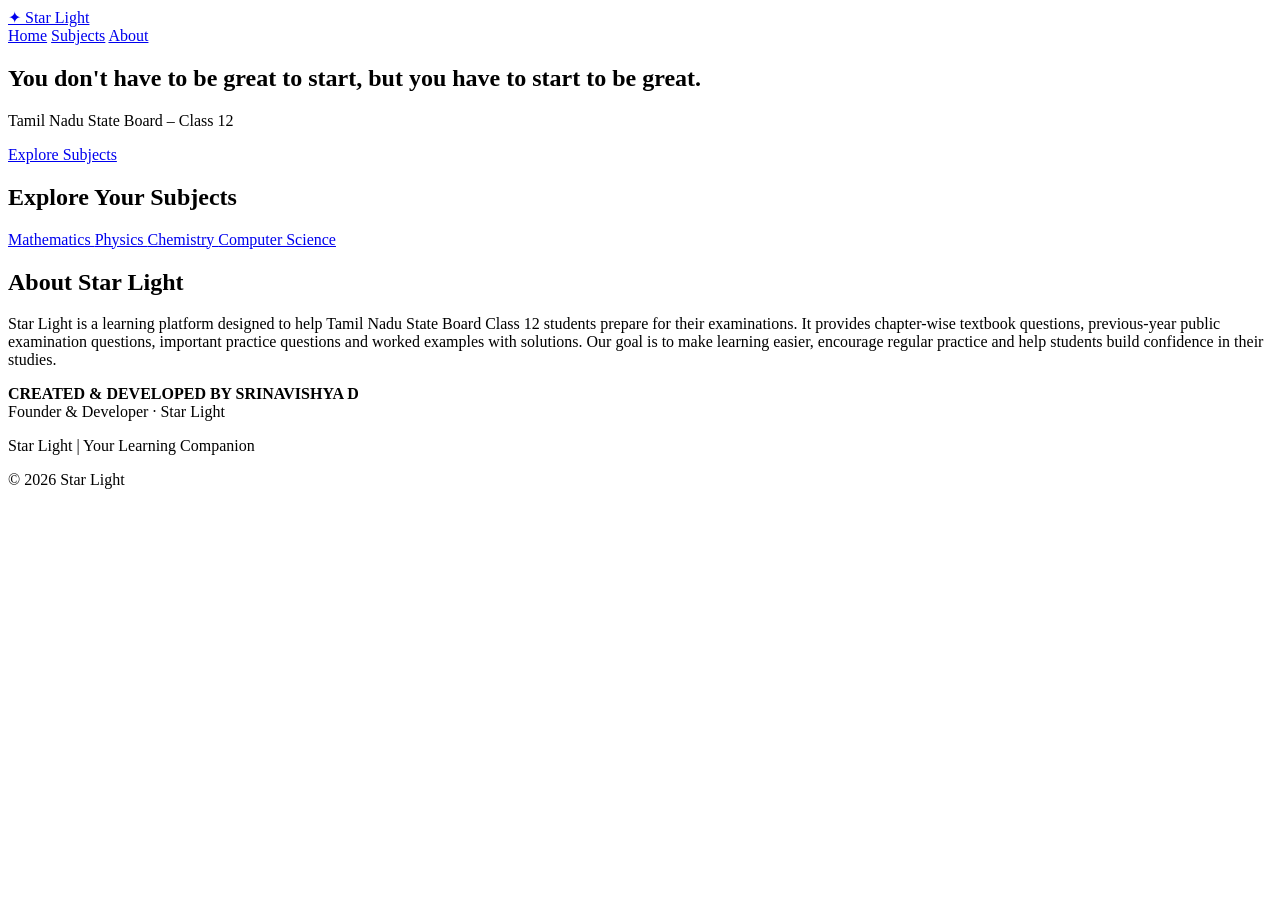
==== index.html @ a08c332c "Create Star Light homepage" ====
<!DOCTYPE html>
<html lang="en">
<head>
    <meta charset="UTF-8">
    <meta name="viewport" content="width=device-width, initial-scale=1.0">
    <title>Star Light | Class 12 Learning Platform</title>
    <link rel="stylesheet" href="style.css">
</head>
<body>

    <header>
        <nav class="navbar">
            <a href="index.html" class="logo">✦ Star Light</a>
            <div class="nav-links">
                <a href="index.html">Home</a>
                <a href="#subjects">Subjects</a>
                <a href="#about">About</a>
            </div>
        </nav>
    </header>

    <main>
        <section class="hero">
            <h1>You don't have to be great to start, but you have to start to be great.</h1>
            <p>Tamil Nadu State Board – Class 12</p>
            <a href="#subjects" class="explore-button">Explore Subjects</a>
        </section>

        <section id="subjects" class="subjects">
            <h2>Explore Your Subjects</h2>
            <div class="subject-grid">
                <a href="mathematics.html" class="subject-card mathematics">
                    Mathematics
                </a>
                <a href="physics.html" class="subject-card physics">
                    Physics
                </a>
                <a href="chemistry.html" class="subject-card chemistry">
                    Chemistry
                </a>
                <a href="computer-science.html" class="subject-card computer-science">
                    Computer Science
                </a>
            </div>
        </section>

        <section id="about" class="about">
            <h2>About Star Light</h2>
            <p>
                Star Light is a learning platform designed to help Tamil Nadu
                State Board Class 12 students prepare for their examinations.
                It provides chapter-wise textbook questions, previous-year
                public examination questions, important practice questions
                and worked examples with solutions. Our goal is to make
                learning easier, encourage regular practice and help students
                build confidence in their studies.
            </p>
            <p class="creator">
                <strong>CREATED &amp; DEVELOPED BY SRINAVISHYA D</strong><br>
                Founder &amp; Developer · Star Light
            </p>
        </section>
    </main>

    <footer>
        <p>Star Light | Your Learning Companion</p>
        <p>© 2026 Star Light</p>
    </footer>

</body>
</html>
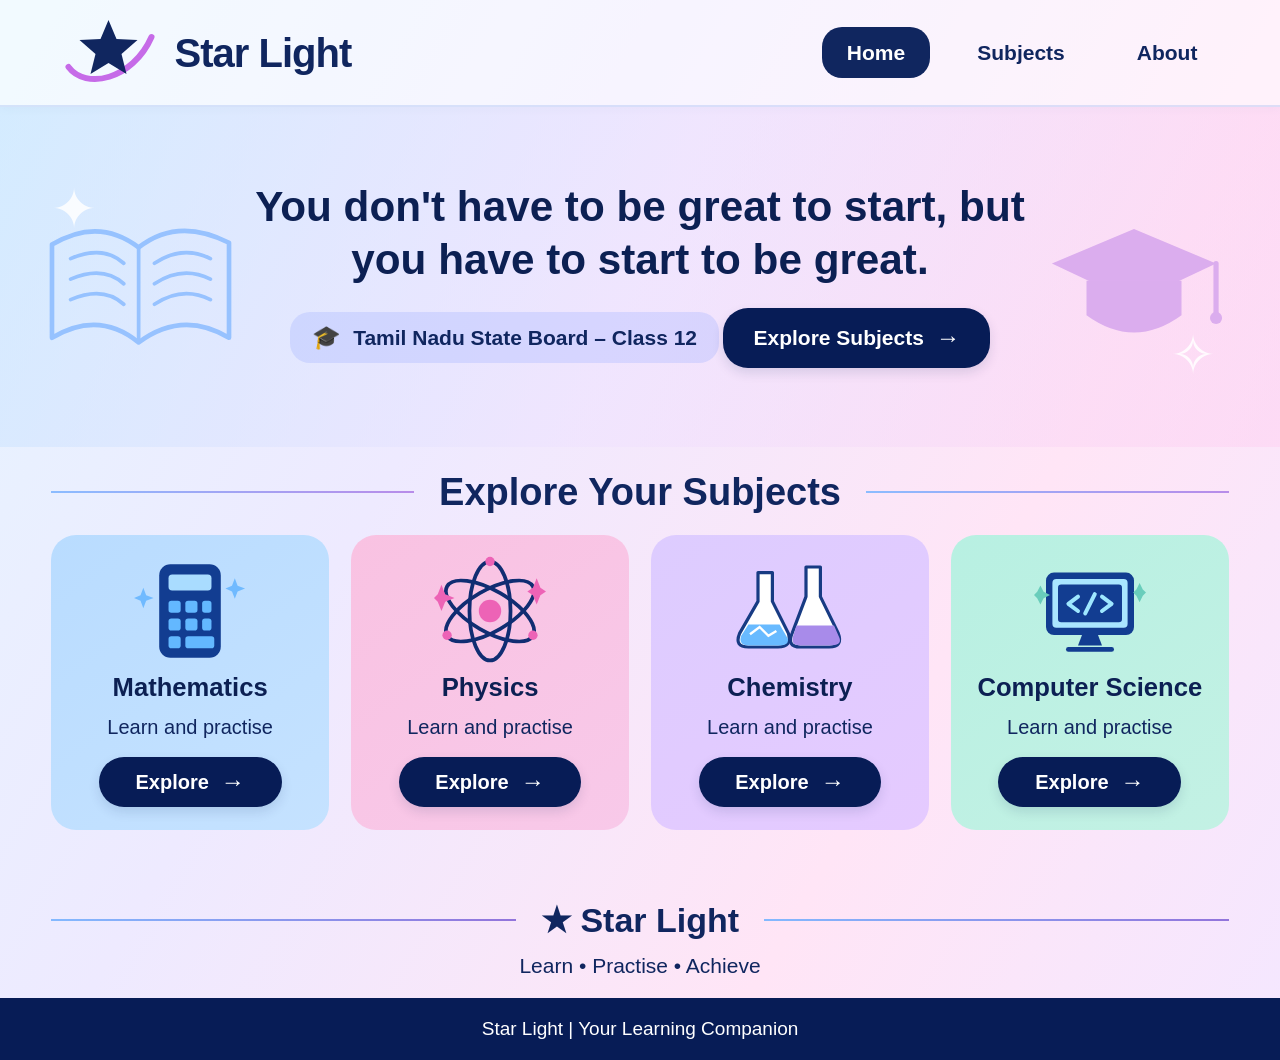
==== commit e5942551: "Update Star Light homepage design,Apply final Star Light pastel styling" ====
--- a/index.html
+++ b/index.html
@@ -4,68 +4,346 @@
 <head>
     <meta charset="UTF-8">
     <meta name="viewport" content="width=device-width, initial-scale=1.0">
-    <title>Star Light | Class 12 Learning Platform</title>
+
+    <title>Star Light | Class 12 Learning Hub</title>
+
     <link rel="stylesheet" href="style.css">
 </head>
+
 <body>
 
-    <header>
+    <!-- Navigation Bar -->
+    <header class="header">
         <nav class="navbar">
-            <a href="index.html" class="logo">✦ Star Light</a>
+
+            <a href="index.html" class="brand">
+                <svg class="brand-logo" viewBox="0 0 100 75"
+                     xmlns="http://www.w3.org/2000/svg">
+                    <path d="M8 52 C25 75, 72 65, 91 22"
+                          fill="none" stroke="#c66be8"
+                          stroke-width="6" stroke-linecap="round"/>
+                    <path d="M48 5 L56 24 L77 25 L61 39
+                             L66 59 L48 48 L30 59 L35 39
+                             L19 25 L40 24 Z"
+                          fill="#10265f"/>
+                </svg>
+
+                <span>Star Light</span>
+            </a>
+
             <div class="nav-links">
-                <a href="index.html">Home</a>
+                <a href="index.html" class="active">Home</a>
                 <a href="#subjects">Subjects</a>
                 <a href="#about">About</a>
             </div>
+
         </nav>
     </header>
 
+
+    <!-- Hero Section -->
     <main>
+
         <section class="hero">
-            <h1>You don't have to be great to start, but you have to start to be great.</h1>
-            <p>Tamil Nadu State Board – Class 12</p>
-            <a href="#subjects" class="explore-button">Explore Subjects</a>
+
+            <!-- Decorative open book -->
+            <svg class="decoration book-decoration"
+                 viewBox="0 0 220 180"
+                 xmlns="http://www.w3.org/2000/svg"
+                 aria-hidden="true">
+
+                <path d="M15 45 Q65 15 108 48
+                         Q150 15 205 43
+                         L205 145 Q155 115 108 150
+                         Q65 115 15 145 Z"
+                      fill="none" stroke="#8bbcff"
+                      stroke-width="5" stroke-linejoin="round"/>
+
+                <path d="M108 48 L108 150"
+                      fill="none" stroke="#8bbcff" stroke-width="4"/>
+
+                <path d="M35 60 Q70 45 92 65
+                         M35 82 Q70 67 92 87
+                         M35 104 Q70 89 92 109
+                         M125 65 Q155 45 185 60
+                         M125 87 Q155 67 185 82
+                         M125 109 Q155 89 185 104"
+                      fill="none" stroke="#8bbcff"
+                      stroke-width="4" stroke-linecap="round"/>
+            </svg>
+
+
+            <!-- Decorative graduation cap -->
+            <svg class="decoration cap-decoration"
+                 viewBox="0 0 220 170"
+                 xmlns="http://www.w3.org/2000/svg"
+                 aria-hidden="true">
+
+                <path d="M15 55 L110 15 L205 55
+                         L110 100 Z"
+                      fill="#d6a5ed"/>
+
+                <path d="M55 75 L55 115
+                         Q110 155 165 115
+                         L165 75"
+                      fill="#d6a5ed"/>
+
+                <path d="M205 55 L205 112"
+                      fill="none" stroke="#d6a5ed"
+                      stroke-width="6" stroke-linecap="round"/>
+
+                <circle cx="205" cy="118" r="7" fill="#d6a5ed"/>
+
+            </svg>
+
+
+            <div class="sparkle sparkle-left">✦</div>
+            <div class="sparkle sparkle-right">✧</div>
+
+            <div class="hero-content">
+
+                <h1>
+                    You don't have to be great to start,
+                    but you have to start to be great.
+                </h1>
+
+                <p class="board-label">
+                    <span>🎓</span>
+                    Tamil Nadu State Board – Class 12
+                </p>
+
+                <a href="#subjects" class="primary-button">
+                    Explore Subjects <span>→</span>
+                </a>
+
+            </div>
+
         </section>
 
-        <section id="subjects" class="subjects">
-            <h2>Explore Your Subjects</h2>
+
+        <!-- Subjects Section -->
+        <section id="subjects" class="subjects-section">
+
+            <div class="section-heading">
+                <span></span>
+                <h2>Explore Your Subjects</h2>
+                <span></span>
+            </div>
+
+
             <div class="subject-grid">
-                <a href="mathematics.html" class="subject-card mathematics">
-                    Mathematics
-                </a>
-                <a href="physics.html" class="subject-card physics">
-                    Physics
-                </a>
-                <a href="chemistry.html" class="subject-card chemistry">
-                    Chemistry
-                </a>
-                <a href="computer-science.html" class="subject-card computer-science">
-                    Computer Science
-                </a>
-            </div>
+
+                <!-- Mathematics -->
+                <article class="subject-card mathematics-card">
+
+                    <svg class="subject-icon"
+                         viewBox="0 0 120 120"
+                         xmlns="http://www.w3.org/2000/svg"
+                         aria-hidden="true">
+
+                        <rect x="27" y="10" width="66" height="100"
+                              rx="12" fill="#123d91"/>
+
+                        <rect x="37" y="21" width="46" height="17"
+                              rx="4" fill="#a9dcff"/>
+
+                        <g fill="#63b8ff">
+                            <rect x="37" y="49" width="13" height="13" rx="3"/>
+                            <rect x="55" y="49" width="13" height="13" rx="3"/>
+                            <rect x="73" y="49" width="10" height="13" rx="3"/>
+                            <rect x="37" y="68" width="13" height="13" rx="3"/>
+                            <rect x="55" y="68" width="13" height="13" rx="3"/>
+                            <rect x="73" y="68" width="10" height="13" rx="3"/>
+                            <rect x="37" y="87" width="13" height="13" rx="3"/>
+                            <rect x="55" y="87" width="31" height="13" rx="3"/>
+                        </g>
+
+                        <path d="M10 35 L13 43 L21 46 L13 49 L10 57
+                                 L7 49 L0 46 L7 43 Z"
+                              fill="#70baff"/>
+
+                        <path d="M108 25 L111 33 L119 36 L111 39
+                                 L108 47 L105 39 L98 36 L105 33 Z"
+                              fill="#70baff"/>
+
+                    </svg>
+
+                    <h3>Mathematics</h3>
+                    <p>Learn and practise</p>
+
+                    <a href="mathematics.html" class="card-button">
+                        Explore <span>→</span>
+                    </a>
+
+                </article>
+
+
+                <!-- Physics -->
+                <article class="subject-card physics-card">
+
+                    <svg class="subject-icon"
+                         viewBox="0 0 120 120"
+                         xmlns="http://www.w3.org/2000/svg"
+                         aria-hidden="true">
+
+                        <g fill="none" stroke="#102d72" stroke-width="4">
+                            <ellipse cx="60" cy="60" rx="22" ry="53"
+                                     transform="rotate(0 60 60)"/>
+                            <ellipse cx="60" cy="60" rx="22" ry="53"
+                                     transform="rotate(60 60 60)"/>
+                            <ellipse cx="60" cy="60" rx="22" ry="53"
+                                     transform="rotate(120 60 60)"/>
+                        </g>
+
+                        <circle cx="60" cy="60" r="12" fill="#ed63b6"/>
+                        <circle cx="60" cy="7" r="5" fill="#ed63b6"/>
+                        <circle cx="106" cy="86" r="5" fill="#ed63b6"/>
+                        <circle cx="14" cy="86" r="5" fill="#ed63b6"/>
+
+                        <path d="M8 32 L12 42 L22 46 L12 50 L8 60
+                                 L4 50 L0 46 L4 42 Z"
+                              fill="#ed63b6"/>
+
+                        <path d="M110 25 L114 35 L120 39 L114 43
+                                 L110 53 L106 43 L100 39 L106 35 Z"
+                              fill="#ed63b6"/>
+
+                    </svg>
+
+                    <h3>Physics</h3>
+                    <p>Learn and practise</p>
+
+                    <a href="physics.html" class="card-button">
+                        Explore <span>→</span>
+                    </a>
+
+                </article>
+
+
+                <!-- Chemistry -->
+                <article class="subject-card chemistry-card">
+
+                    <svg class="subject-icon"
+                         viewBox="0 0 140 120"
+                         xmlns="http://www.w3.org/2000/svg"
+                         aria-hidden="true">
+
+                        <g stroke="#173b83" stroke-width="4"
+                           stroke-linejoin="round">
+
+                            <path d="M30 12 L48 12 L48 48
+                                     L68 88 Q73 105 55 105
+                                     L18 105 Q0 105 7 88
+                                     L30 48 Z"
+                                  fill="#ffffff"/>
+
+                            <path d="M18 77 L57 77 L67 94
+                                     Q70 103 55 103 L18 103
+                                     Q5 103 9 91 Z"
+                                  fill="#68baff" stroke="none"/>
+
+                            <path d="M90 5 L108 5 L108 42
+                                     L130 87 Q137 105 119 105
+                                     L83 105 Q65 105 73 87
+                                     L90 42 Z"
+                                  fill="#ffffff"/>
+
+                            <path d="M78 78 L125 78 L132 94
+                                     Q135 103 119 103 L83 103
+                                     Q70 103 74 91 Z"
+                                  fill="#a88bea" stroke="none"/>
+
+                        </g>
+
+                        <path d="M20 89 L32 80 L43 91 L53 85"
+                              fill="none" stroke="#ffffff" stroke-width="3"/>
+
+                    </svg>
+
+                    <h3>Chemistry</h3>
+                    <p>Learn and practise</p>
+
+                    <a href="chemistry.html" class="card-button">
+                        Explore <span>→</span>
+                    </a>
+
+                </article>
+
+
+                <!-- Computer Science -->
+                <article class="subject-card computer-card">
+
+                    <svg class="subject-icon"
+                         viewBox="0 0 140 120"
+                         xmlns="http://www.w3.org/2000/svg"
+                         aria-hidden="true">
+
+                        <rect x="15" y="12" width="110" height="78"
+                              rx="10" fill="#123d91"/>
+
+                        <rect x="23" y="20" width="94" height="61"
+                              rx="5" fill="#a9e5ff"/>
+
+                        <rect x="30" y="27" width="80" height="47"
+                              rx="4" fill="#123d91"/>
+
+                        <path d="M55 42 L43 51 L55 60
+                                 M85 42 L97 51 L85 60
+                                 M76 39 L64 63"
+                              fill="none" stroke="#9ee7ff"
+                              stroke-width="5" stroke-linecap="round"
+                              stroke-linejoin="round"/>
+
+                        <path d="M60 90 L55 103 L85 103 L80 90"
+                              fill="#123d91"/>
+
+                        <path d="M43 108 L97 108"
+                              stroke="#123d91" stroke-width="6"
+                              stroke-linecap="round"/>
+
+                        <path d="M8 28 L12 36 L20 40 L12 44
+                                 L8 52 L4 44 L0 40 L4 36 Z"
+                              fill="#69cdbb"/>
+
+                        <path d="M132 25 L136 33 L140 37 L136 41
+                                 L132 49 L128 41 L124 37 L128 33 Z"
+                              fill="#69cdbb"/>
+
+                    </svg>
+
+                    <h3>Computer Science</h3>
+                    <p>Learn and practise</p>
+
+                    <a href="computer-science.html" class="card-button">
+                        Explore <span>→</span>
+                    </a>
+
+                </article>
+
+            </div>
+
         </section>
 
-        <section id="about" class="about">
-            <h2>About Star Light</h2>
-            <p>
-                Star Light is a learning platform designed to help Tamil Nadu
-                State Board Class 12 students prepare for their examinations.
-                It provides chapter-wise textbook questions, previous-year
-                public examination questions, important practice questions
-                and worked examples with solutions. Our goal is to make
-                learning easier, encourage regular practice and help students
-                build confidence in their studies.
-            </p>
-            <p class="creator">
-                <strong>CREATED &amp; DEVELOPED BY SRINAVISHYA D</strong><br>
-                Founder &amp; Developer · Star Light
-            </p>
+
+        <!-- Star Light Brand Section -->
+        <section class="brand-section" id="about">
+
+            <div class="brand-divider">
+                <span></span>
+                <div class="brand-title">★ Star Light</div>
+                <span></span>
+            </div>
+
+            <p>Learn • Practise • Achieve</p>
+
         </section>
+
     </main>
 
-    <footer>
+
+    <!-- Footer -->
+    <footer class="footer">
         <p>Star Light | Your Learning Companion</p>
-        <p>© 2026 Star Light</p>
     </footer>
 
 </body>
--- a/style.css
+++ b/style.css
@@ -0,0 +1,545 @@
+
+/* =================================
+   STAR LIGHT - MAIN STYLESHEET
+================================= */
+
+* {
+    margin: 0;
+    padding: 0;
+    box-sizing: border-box;
+}
+
+html {
+    scroll-behavior: smooth;
+}
+
+body {
+    font-family: Arial, Helvetica, sans-serif;
+    color: #10265f;
+    background: linear-gradient(
+        120deg,
+        #e5f5ff 0%,
+        #eeeaff 35%,
+        #ffe5f6 70%,
+        #f4e7ff 100%
+    );
+    line-height: 1.6;
+    min-height: 100vh;
+}
+
+/* =================================
+   NAVIGATION
+================================= */
+
+.header {
+    width: 100%;
+    background: rgba(255, 255, 255, 0.48);
+    border-bottom: 2px solid rgba(119, 157, 235, 0.25);
+    box-shadow: 0 2px 8px rgba(42, 66, 125, 0.06);
+}
+
+.navbar {
+    min-height: 105px;
+    padding: 10px 4.5%;
+    display: flex;
+    justify-content: space-between;
+    align-items: center;
+    gap: 25px;
+}
+
+.brand {
+    display: flex;
+    align-items: center;
+    gap: 12px;
+    color: #10265f;
+    text-decoration: none;
+    font-size: 40px;
+    font-weight: 800;
+    letter-spacing: -1px;
+}
+
+.brand-logo {
+    width: 105px;
+    height: 75px;
+    flex-shrink: 0;
+}
+
+.nav-links {
+    display: flex;
+    align-items: center;
+    gap: 22px;
+}
+
+.nav-links a {
+    color: #10265f;
+    text-decoration: none;
+    font-size: 21px;
+    font-weight: 600;
+    padding: 9px 25px;
+    border-radius: 20px;
+    transition: 0.25s ease;
+}
+
+.nav-links a:hover,
+.nav-links a.active {
+    color: #ffffff;
+    background: #10265f;
+}
+
+
+/* =================================
+   HERO SECTION
+================================= */
+
+.hero {
+    min-height: 340px;
+    position: relative;
+    overflow: hidden;
+    display: flex;
+    align-items: center;
+    justify-content: center;
+    text-align: center;
+    padding: 35px 220px 25px;
+    background: linear-gradient(
+        110deg,
+        rgba(190, 225, 255, 0.45),
+        rgba(238, 225, 255, 0.48),
+        rgba(255, 205, 240, 0.45)
+    );
+}
+
+.hero-content {
+    position: relative;
+    z-index: 2;
+    max-width: 950px;
+}
+
+.hero h1 {
+    font-size: clamp(30px, 3.3vw, 49px);
+    line-height: 1.25;
+    font-weight: 800;
+    color: #0c2053;
+    margin-bottom: 22px;
+}
+
+.board-label {
+    display: inline-flex;
+    align-items: center;
+    justify-content: center;
+    gap: 12px;
+    padding: 7px 22px;
+    margin-bottom: 20px;
+    border-radius: 20px;
+    background: rgba(163, 177, 255, 0.32);
+    color: #10265f;
+    font-size: 21px;
+    font-weight: 600;
+}
+
+.board-label span {
+    font-size: 23px;
+}
+
+.primary-button,
+.card-button {
+    display: inline-flex;
+    align-items: center;
+    justify-content: center;
+    gap: 12px;
+    background: #071c56;
+    color: #ffffff;
+    text-decoration: none;
+    border-radius: 25px;
+    font-weight: 700;
+    box-shadow: 0 5px 12px rgba(10, 30, 80, 0.12);
+    transition: 0.25s ease;
+}
+
+.primary-button {
+    padding: 13px 30px;
+    font-size: 21px;
+}
+
+.primary-button:hover,
+.card-button:hover {
+    background: #354f99;
+    transform: translateY(-3px);
+}
+
+.primary-button span,
+.card-button span {
+    font-size: 24px;
+    line-height: 1;
+}
+
+
+/* =================================
+   DECORATIONS
+================================= */
+
+.decoration {
+    position: absolute;
+    pointer-events: none;
+    opacity: 0.85;
+}
+
+.book-decoration {
+    width: 205px;
+    left: 3%;
+    top: 43%;
+    transform: translateY(-30%);
+}
+
+.cap-decoration {
+    width: 190px;
+    right: 4%;
+    top: 32%;
+}
+
+.sparkle {
+    position: absolute;
+    color: rgba(255, 255, 255, 0.85);
+    font-size: 55px;
+}
+
+.sparkle-left {
+    left: 4%;
+    top: 17%;
+}
+
+.sparkle-right {
+    right: 5%;
+    bottom: 14%;
+}
+
+
+/* =================================
+   SUBJECT SECTION
+================================= */
+
+.subjects-section {
+    padding: 10px 4% 35px;
+}
+
+.section-heading {
+    display: flex;
+    align-items: center;
+    justify-content: center;
+    gap: 25px;
+    margin: 5px auto 12px;
+}
+
+.section-heading span {
+    flex: 1;
+    height: 2px;
+    background: linear-gradient(
+        90deg,
+        #8bbcff,
+        #b88ce9
+    );
+}
+
+.section-heading h2 {
+    color: #10265f;
+    font-size: 38px;
+    font-weight: 800;
+    text-align: center;
+    white-space: nowrap;
+}
+
+
+/* =================================
+   SUBJECT CARDS
+================================= */
+
+.subject-grid {
+    display: grid;
+    grid-template-columns: repeat(4, minmax(0, 1fr));
+    gap: 22px;
+    max-width: 1450px;
+    margin: 0 auto;
+}
+
+.subject-card {
+    min-height: 290px;
+    padding: 20px 12px 23px;
+    border-radius: 25px;
+    display: flex;
+    flex-direction: column;
+    align-items: center;
+    justify-content: center;
+    text-align: center;
+    transition: 0.3s ease;
+}
+
+.subject-card:hover {
+    transform: translateY(-6px);
+    box-shadow: 0 12px 25px rgba(34, 55, 110, 0.12);
+}
+
+.mathematics-card {
+    background: linear-gradient(145deg, #b9dcff, #c5e2ff);
+}
+
+.physics-card {
+    background: linear-gradient(145deg, #f9c2e2, #f8c9e9);
+}
+
+.chemistry-card {
+    background: linear-gradient(145deg, #ddccff, #e5caff);
+}
+
+.computer-card {
+    background: linear-gradient(145deg, #b8f0e2, #c3f1e4);
+}
+
+.subject-icon {
+    width: 112px;
+    height: 112px;
+    margin-bottom: 5px;
+}
+
+.subject-card h3 {
+    color: #0c2053;
+    font-size: clamp(19px, 2vw, 32px);
+    line-height: 1.25;
+    font-weight: 800;
+    margin-bottom: 7px;
+}
+
+.subject-card p {
+    color: #10265f;
+    font-size: 20px;
+    margin-bottom: 14px;
+}
+
+.card-button {
+    width: 72%;
+    max-width: 230px;
+    padding: 9px 18px;
+    font-size: 20px;
+}
+
+
+/* =================================
+   BRAND / ABOUT SECTION
+================================= */
+
+.brand-section {
+    padding: 28px 4% 15px;
+    text-align: center;
+}
+
+.brand-divider {
+    display: flex;
+    align-items: center;
+    justify-content: center;
+    gap: 25px;
+}
+
+.brand-divider span {
+    height: 2px;
+    flex: 1;
+    background: linear-gradient(
+        90deg,
+        #83b9ff,
+        #9274db
+    );
+}
+
+.brand-title {
+    color: #10265f;
+    font-size: 34px;
+    font-weight: 800;
+    white-space: nowrap;
+}
+
+.brand-section p {
+    color: #10265f;
+    font-size: 21px;
+    margin-top: 2px;
+}
+
+
+/* =================================
+   FOOTER
+================================= */
+
+.footer {
+    background: #071c56;
+    color: #ffffff;
+    text-align: center;
+    padding: 16px 10px;
+    font-size: 19px;
+}
+
+
+/* =================================
+   TABLET RESPONSIVENESS
+================================= */
+
+@media (max-width: 1000px) {
+
+    .navbar {
+        padding: 10px 3%;
+    }
+
+    .brand {
+        font-size: 32px;
+    }
+
+    .brand-logo {
+        width: 80px;
+    }
+
+    .nav-links {
+        gap: 8px;
+    }
+
+    .nav-links a {
+        font-size: 17px;
+        padding: 8px 15px;
+    }
+
+    .hero {
+        padding-left: 150px;
+        padding-right: 150px;
+    }
+
+    .book-decoration {
+        width: 140px;
+    }
+
+    .cap-decoration {
+        width: 135px;
+    }
+
+    .subject-grid {
+        grid-template-columns: repeat(2, minmax(0, 1fr));
+    }
+
+    .subject-card h3 {
+        font-size: 27px;
+    }
+}
+
+
+/* =================================
+   MOBILE RESPONSIVENESS
+================================= */
+
+@media (max-width: 600px) {
+
+    .navbar {
+        flex-direction: column;
+        padding: 12px 10px 16px;
+        gap: 8px;
+    }
+
+    .brand {
+        font-size: 30px;
+    }
+
+    .brand-logo {
+        width: 75px;
+        height: 55px;
+    }
+
+    .nav-links {
+        gap: 5px;
+    }
+
+    .nav-links a {
+        font-size: 15px;
+        padding: 7px 13px;
+    }
+
+    .hero {
+        min-height: 350px;
+        padding: 55px 20px;
+    }
+
+    .hero h1 {
+        font-size: 29px;
+    }
+
+    .board-label {
+        font-size: 15px;
+        padding: 7px 12px;
+    }
+
+    .primary-button {
+        font-size: 17px;
+        padding: 11px 22px;
+    }
+
+    .book-decoration {
+        width: 85px;
+        left: -18px;
+        top: 5px;
+        transform: none;
+        opacity: 0.35;
+    }
+
+    .cap-decoration {
+        width: 85px;
+        right: -15px;
+        top: auto;
+        bottom: 5px;
+        opacity: 0.35;
+    }
+
+    .sparkle {
+        font-size: 30px;
+    }
+
+    .subjects-section {
+        padding: 25px 18px;
+    }
+
+    .section-heading {
+        gap: 10px;
+        margin-bottom: 22px;
+    }
+
+    .section-heading h2 {
+        font-size: 23px;
+    }
+
+    .subject-grid {
+        grid-template-columns: 1fr;
+        gap: 18px;
+    }
+
+    .subject-card {
+        min-height: 270px;
+    }
+
+    .subject-card h3 {
+        font-size: 27px;
+    }
+
+    .subject-card p {
+        font-size: 18px;
+    }
+
+    .brand-section {
+        padding: 25px 15px;
+    }
+
+    .brand-divider {
+        gap: 10px;
+    }
+
+    .brand-title {
+        font-size: 25px;
+    }
+
+    .brand-section p {
+        font-size: 17px;
+    }
+
+    .footer {
+        font-size: 15px;
+    }
+}
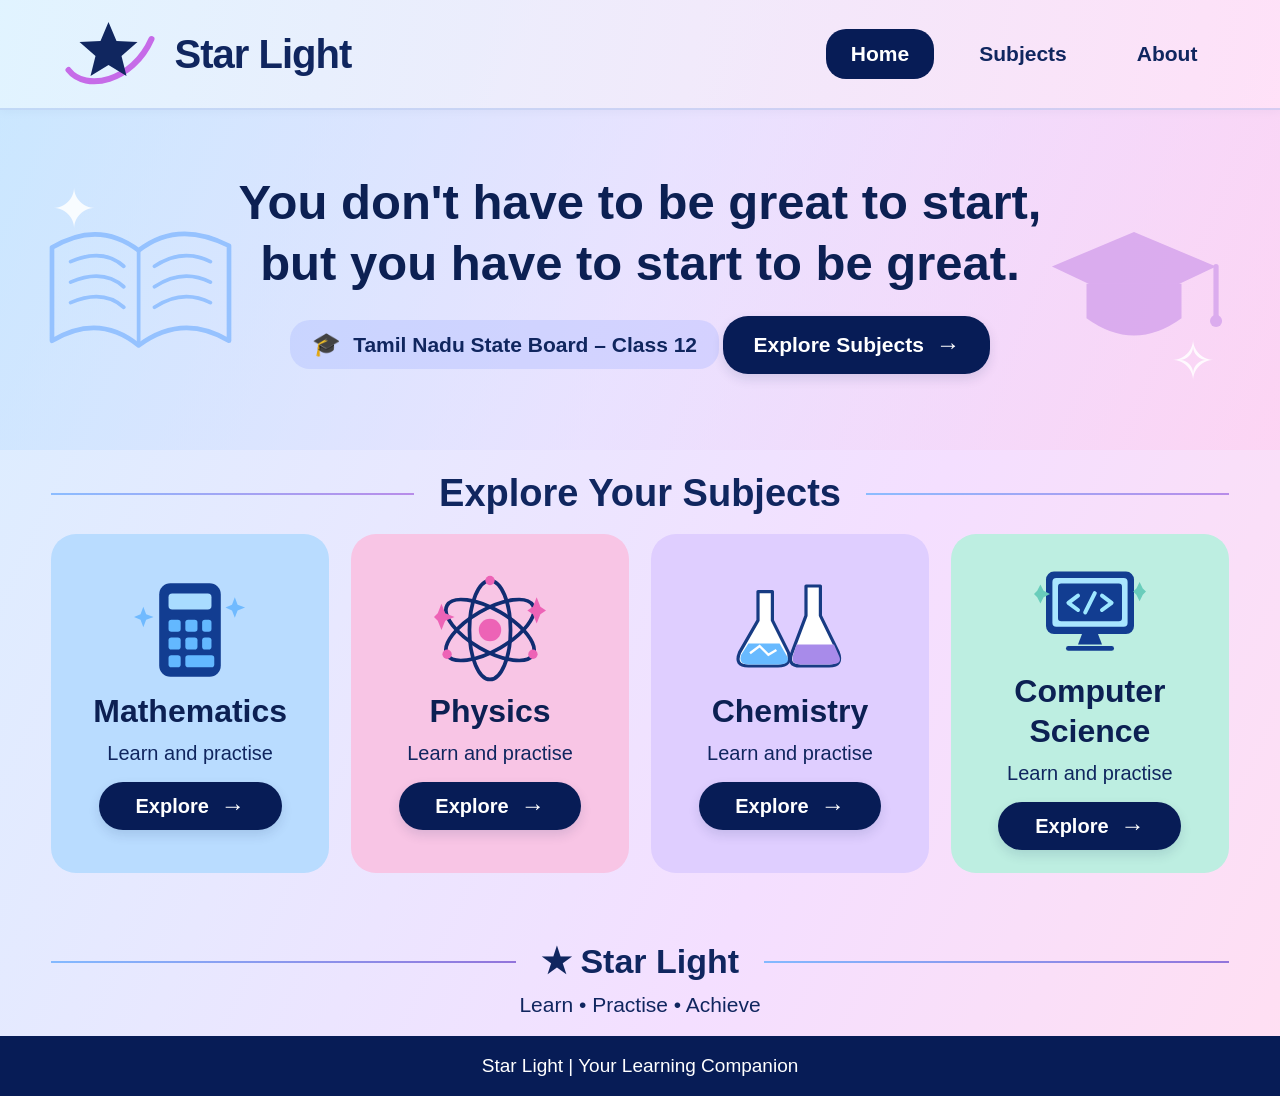
==== commit 1066fbc3: "Apply final Star Light theme" ====
--- a/index.html
+++ b/index.html
@@ -4,22 +4,22 @@
 <head>
     <meta charset="UTF-8">
     <meta name="viewport" content="width=device-width, initial-scale=1.0">
-
     <title>Star Light | Class 12 Learning Hub</title>
 
-    <link rel="stylesheet" href="style.css">
+    <!-- Version number forces the browser to load the latest CSS -->
+    <link rel="stylesheet" href="style.css?v=3">
 </head>
 
 <body>
 
-    <!-- Navigation Bar -->
+    <!-- HEADER -->
     <header class="header">
         <nav class="navbar">
 
             <a href="index.html" class="brand">
                 <svg class="brand-logo" viewBox="0 0 100 75"
                      xmlns="http://www.w3.org/2000/svg">
-                    <path d="M8 52 C25 75, 72 65, 91 22"
+                    <path d="M8 53 C25 75 72 65 91 22"
                           fill="none" stroke="#c66be8"
                           stroke-width="6" stroke-linecap="round"/>
                     <path d="M48 5 L56 24 L77 25 L61 39
@@ -27,7 +27,6 @@
                              L19 25 L40 24 Z"
                           fill="#10265f"/>
                 </svg>
-
                 <span>Star Light</span>
             </a>
 
@@ -41,27 +40,22 @@
     </header>
 
 
-    <!-- Hero Section -->
+    <!-- HERO -->
     <main>
 
         <section class="hero">
 
-            <!-- Decorative open book -->
-            <svg class="decoration book-decoration"
-                 viewBox="0 0 220 180"
+            <!-- Open book decoration -->
+            <svg class="book-decoration" viewBox="0 0 220 180"
                  xmlns="http://www.w3.org/2000/svg"
                  aria-hidden="true">
-
-                <path d="M15 45 Q65 15 108 48
-                         Q150 15 205 43
+                <path d="M15 45 Q65 15 108 48 Q150 15 205 43
                          L205 145 Q155 115 108 150
                          Q65 115 15 145 Z"
                       fill="none" stroke="#8bbcff"
                       stroke-width="5" stroke-linejoin="round"/>
-
                 <path d="M108 48 L108 150"
                       fill="none" stroke="#8bbcff" stroke-width="4"/>
-
                 <path d="M35 60 Q70 45 92 65
                          M35 82 Q70 67 92 87
                          M35 104 Q70 89 92 109
@@ -72,36 +66,24 @@
                       stroke-width="4" stroke-linecap="round"/>
             </svg>
 
-
-            <!-- Decorative graduation cap -->
-            <svg class="decoration cap-decoration"
-                 viewBox="0 0 220 170"
+            <!-- Graduation cap decoration -->
+            <svg class="cap-decoration" viewBox="0 0 220 170"
                  xmlns="http://www.w3.org/2000/svg"
                  aria-hidden="true">
-
-                <path d="M15 55 L110 15 L205 55
-                         L110 100 Z"
+                <path d="M15 55 L110 15 L205 55 L110 100 Z"
                       fill="#d6a5ed"/>
-
-                <path d="M55 75 L55 115
-                         Q110 155 165 115
-                         L165 75"
+                <path d="M55 75 L55 115 Q110 155 165 115 L165 75"
                       fill="#d6a5ed"/>
-
                 <path d="M205 55 L205 112"
                       fill="none" stroke="#d6a5ed"
                       stroke-width="6" stroke-linecap="round"/>
-
                 <circle cx="205" cy="118" r="7" fill="#d6a5ed"/>
-
             </svg>
-
 
             <div class="sparkle sparkle-left">✦</div>
             <div class="sparkle sparkle-right">✧</div>
 
             <div class="hero-content">
-
                 <h1>
                     You don't have to be great to start,
                     but you have to start to be great.
@@ -115,13 +97,12 @@
                 <a href="#subjects" class="primary-button">
                     Explore Subjects <span>→</span>
                 </a>
-
             </div>
 
         </section>
 
 
-        <!-- Subjects Section -->
+        <!-- SUBJECTS -->
         <section id="subjects" class="subjects-section">
 
             <div class="section-heading">
@@ -130,23 +111,18 @@
                 <span></span>
             </div>
 
-
             <div class="subject-grid">
 
-                <!-- Mathematics -->
+                <!-- MATHEMATICS -->
                 <article class="subject-card mathematics-card">
 
-                    <svg class="subject-icon"
-                         viewBox="0 0 120 120"
-                         xmlns="http://www.w3.org/2000/svg"
-                         aria-hidden="true">
-
+                    <svg class="subject-icon" viewBox="0 0 120 120"
+                         xmlns="http://www.w3.org/2000/svg"
+                         aria-hidden="true">
                         <rect x="27" y="10" width="66" height="100"
                               rx="12" fill="#123d91"/>
-
                         <rect x="37" y="21" width="46" height="17"
                               rx="4" fill="#a9dcff"/>
-
                         <g fill="#63b8ff">
                             <rect x="37" y="49" width="13" height="13" rx="3"/>
                             <rect x="55" y="49" width="13" height="13" rx="3"/>
@@ -157,15 +133,12 @@
                             <rect x="37" y="87" width="13" height="13" rx="3"/>
                             <rect x="55" y="87" width="31" height="13" rx="3"/>
                         </g>
-
                         <path d="M10 35 L13 43 L21 46 L13 49 L10 57
                                  L7 49 L0 46 L7 43 Z"
                               fill="#70baff"/>
-
                         <path d="M108 25 L111 33 L119 36 L111 39
                                  L108 47 L105 39 L98 36 L105 33 Z"
                               fill="#70baff"/>
-
                     </svg>
 
                     <h3>Mathematics</h3>
@@ -174,40 +147,32 @@
                     <a href="mathematics.html" class="card-button">
                         Explore <span>→</span>
                     </a>
-
-                </article>
-
-
-                <!-- Physics -->
+                </article>
+
+
+                <!-- PHYSICS -->
                 <article class="subject-card physics-card">
 
-                    <svg class="subject-icon"
-                         viewBox="0 0 120 120"
-                         xmlns="http://www.w3.org/2000/svg"
-                         aria-hidden="true">
-
+                    <svg class="subject-icon" viewBox="0 0 120 120"
+                         xmlns="http://www.w3.org/2000/svg"
+                         aria-hidden="true">
                         <g fill="none" stroke="#102d72" stroke-width="4">
-                            <ellipse cx="60" cy="60" rx="22" ry="53"
-                                     transform="rotate(0 60 60)"/>
+                            <ellipse cx="60" cy="60" rx="22" ry="53"/>
                             <ellipse cx="60" cy="60" rx="22" ry="53"
                                      transform="rotate(60 60 60)"/>
                             <ellipse cx="60" cy="60" rx="22" ry="53"
                                      transform="rotate(120 60 60)"/>
                         </g>
-
                         <circle cx="60" cy="60" r="12" fill="#ed63b6"/>
                         <circle cx="60" cy="7" r="5" fill="#ed63b6"/>
                         <circle cx="106" cy="86" r="5" fill="#ed63b6"/>
                         <circle cx="14" cy="86" r="5" fill="#ed63b6"/>
-
                         <path d="M8 32 L12 42 L22 46 L12 50 L8 60
                                  L4 50 L0 46 L4 42 Z"
                               fill="#ed63b6"/>
-
                         <path d="M110 25 L114 35 L120 39 L114 43
                                  L110 53 L106 43 L100 39 L106 35 Z"
                               fill="#ed63b6"/>
-
                     </svg>
 
                     <h3>Physics</h3>
@@ -216,48 +181,36 @@
                     <a href="physics.html" class="card-button">
                         Explore <span>→</span>
                     </a>
-
-                </article>
-
-
-                <!-- Chemistry -->
+                </article>
+
+
+                <!-- CHEMISTRY -->
                 <article class="subject-card chemistry-card">
 
-                    <svg class="subject-icon"
-                         viewBox="0 0 140 120"
-                         xmlns="http://www.w3.org/2000/svg"
-                         aria-hidden="true">
-
+                    <svg class="subject-icon" viewBox="0 0 140 120"
+                         xmlns="http://www.w3.org/2000/svg"
+                         aria-hidden="true">
                         <g stroke="#173b83" stroke-width="4"
                            stroke-linejoin="round">
-
-                            <path d="M30 12 L48 12 L48 48
-                                     L68 88 Q73 105 55 105
-                                     L18 105 Q0 105 7 88
-                                     L30 48 Z"
+                            <path d="M30 12 L48 12 L48 48 L68 88
+                                     Q73 105 55 105 L18 105
+                                     Q0 105 7 88 L30 48 Z"
                                   fill="#ffffff"/>
-
-                            <path d="M18 77 L57 77 L67 94
-                                     Q70 103 55 103 L18 103
-                                     Q5 103 9 91 Z"
-                                  fill="#68baff" stroke="none"/>
-
-                            <path d="M90 5 L108 5 L108 42
-                                     L130 87 Q137 105 119 105
-                                     L83 105 Q65 105 73 87
-                                     L90 42 Z"
+                            <path d="M90 5 L108 5 L108 42 L130 87
+                                     Q137 105 119 105 L83 105
+                                     Q65 105 73 87 L90 42 Z"
                                   fill="#ffffff"/>
-
-                            <path d="M78 78 L125 78 L132 94
-                                     Q135 103 119 103 L83 103
-                                     Q70 103 74 91 Z"
-                                  fill="#a88bea" stroke="none"/>
-
                         </g>
-
+                        <path d="M18 77 L57 77 L67 94
+                                 Q70 103 55 103 L18 103
+                                 Q5 103 9 91 Z"
+                              fill="#68baff"/>
+                        <path d="M78 78 L125 78 L132 94
+                                 Q135 103 119 103 L83 103
+                                 Q70 103 74 91 Z"
+                              fill="#a88bea"/>
                         <path d="M20 89 L32 80 L43 91 L53 85"
                               fill="none" stroke="#ffffff" stroke-width="3"/>
-
                     </svg>
 
                     <h3>Chemistry</h3>
@@ -266,49 +219,38 @@
                     <a href="chemistry.html" class="card-button">
                         Explore <span>→</span>
                     </a>
-
-                </article>
-
-
-                <!-- Computer Science -->
+                </article>
+
+
+                <!-- COMPUTER SCIENCE -->
                 <article class="subject-card computer-card">
 
-                    <svg class="subject-icon"
-                         viewBox="0 0 140 120"
-                         xmlns="http://www.w3.org/2000/svg"
-                         aria-hidden="true">
-
+                    <svg class="subject-icon" viewBox="0 0 140 120"
+                         xmlns="http://www.w3.org/2000/svg"
+                         aria-hidden="true">
                         <rect x="15" y="12" width="110" height="78"
                               rx="10" fill="#123d91"/>
-
                         <rect x="23" y="20" width="94" height="61"
                               rx="5" fill="#a9e5ff"/>
-
                         <rect x="30" y="27" width="80" height="47"
                               rx="4" fill="#123d91"/>
-
                         <path d="M55 42 L43 51 L55 60
                                  M85 42 L97 51 L85 60
                                  M76 39 L64 63"
                               fill="none" stroke="#9ee7ff"
                               stroke-width="5" stroke-linecap="round"
                               stroke-linejoin="round"/>
-
                         <path d="M60 90 L55 103 L85 103 L80 90"
                               fill="#123d91"/>
-
                         <path d="M43 108 L97 108"
                               stroke="#123d91" stroke-width="6"
                               stroke-linecap="round"/>
-
-                        <path d="M8 28 L12 36 L20 40 L12 44
-                                 L8 52 L4 44 L0 40 L4 36 Z"
+                        <path d="M8 28 L12 36 L20 40 L12 44 L8 52
+                                 L4 44 L0 40 L4 36 Z"
                               fill="#69cdbb"/>
-
                         <path d="M132 25 L136 33 L140 37 L136 41
                                  L132 49 L128 41 L124 37 L128 33 Z"
                               fill="#69cdbb"/>
-
                     </svg>
 
                     <h3>Computer Science</h3>
@@ -317,15 +259,13 @@
                     <a href="computer-science.html" class="card-button">
                         Explore <span>→</span>
                     </a>
-
-                </article>
-
-            </div>
-
+                </article>
+
+            </div>
         </section>
 
 
-        <!-- Star Light Brand Section -->
+        <!-- BRAND AND ABOUT -->
         <section class="brand-section" id="about">
 
             <div class="brand-divider">
@@ -341,7 +281,7 @@
     </main>
 
 
-    <!-- Footer -->
+    <!-- FOOTER -->
     <footer class="footer">
         <p>Star Light | Your Learning Companion</p>
     </footer>
--- a/style.css
+++ b/style.css
@@ -1,7 +1,7 @@
 
-/* =================================
-   STAR LIGHT - MAIN STYLESHEET
-================================= */
+/* ==========================================
+   STAR LIGHT - FINAL HOMEPAGE THEME
+========================================== */
 
 * {
     margin: 0;
@@ -17,34 +17,38 @@
     font-family: Arial, Helvetica, sans-serif;
     color: #10265f;
     background: linear-gradient(
-        120deg,
-        #e5f5ff 0%,
-        #eeeaff 35%,
-        #ffe5f6 70%,
-        #f4e7ff 100%
+        115deg,
+        #d9efff 0%,
+        #e8e8ff 35%,
+        #f4dfff 65%,
+        #ffdff2 100%
     );
-    line-height: 1.6;
     min-height: 100vh;
-}
-
-/* =================================
-   NAVIGATION
-================================= */
+    line-height: 1.5;
+}
+
+
+/* ==========================================
+   NAVIGATION BAR
+========================================== */
 
 .header {
     width: 100%;
-    background: rgba(255, 255, 255, 0.48);
-    border-bottom: 2px solid rgba(119, 157, 235, 0.25);
-    box-shadow: 0 2px 8px rgba(42, 66, 125, 0.06);
+    background: linear-gradient(
+        100deg,
+        rgba(225, 244, 255, 0.94),
+        rgba(255, 225, 247, 0.94)
+    );
+    border-bottom: 2px solid rgba(120, 153, 226, 0.3);
+    box-shadow: 0 2px 8px rgba(30, 50, 100, 0.08);
 }
 
 .navbar {
-    min-height: 105px;
+    min-height: 108px;
     padding: 10px 4.5%;
     display: flex;
     justify-content: space-between;
     align-items: center;
-    gap: 25px;
 }
 
 .brand {
@@ -67,7 +71,7 @@
 .nav-links {
     display: flex;
     align-items: center;
-    gap: 22px;
+    gap: 20px;
 }
 
 .nav-links a {
@@ -77,19 +81,19 @@
     font-weight: 600;
     padding: 9px 25px;
     border-radius: 20px;
-    transition: 0.25s ease;
+    transition: background 0.25s ease;
 }
 
 .nav-links a:hover,
 .nav-links a.active {
     color: #ffffff;
-    background: #10265f;
-}
-
-
-/* =================================
+    background: #071c56;
+}
+
+
+/* ==========================================
    HERO SECTION
-================================= */
+========================================== */
 
 .hero {
     min-height: 340px;
@@ -99,12 +103,12 @@
     align-items: center;
     justify-content: center;
     text-align: center;
-    padding: 35px 220px 25px;
+    padding: 25px 220px;
     background: linear-gradient(
         110deg,
-        rgba(190, 225, 255, 0.45),
-        rgba(238, 225, 255, 0.48),
-        rgba(255, 205, 240, 0.45)
+        rgba(190, 225, 255, 0.55),
+        rgba(231, 222, 255, 0.48),
+        rgba(255, 204, 239, 0.55)
     );
 }
 
@@ -115,7 +119,7 @@
 }
 
 .hero h1 {
-    font-size: clamp(30px, 3.3vw, 49px);
+    font-size: 49px;
     line-height: 1.25;
     font-weight: 800;
     color: #0c2053;
@@ -173,33 +177,34 @@
 }
 
 
-/* =================================
-   DECORATIONS
-================================= */
-
-.decoration {
+/* ==========================================
+   HERO DECORATIONS
+========================================== */
+
+.book-decoration {
     position: absolute;
-    pointer-events: none;
-    opacity: 0.85;
-}
-
-.book-decoration {
     width: 205px;
     left: 3%;
     top: 43%;
     transform: translateY(-30%);
+    opacity: 0.85;
+    pointer-events: none;
 }
 
 .cap-decoration {
+    position: absolute;
     width: 190px;
     right: 4%;
     top: 32%;
+    opacity: 0.85;
+    pointer-events: none;
 }
 
 .sparkle {
     position: absolute;
     color: rgba(255, 255, 255, 0.85);
     font-size: 55px;
+    pointer-events: none;
 }
 
 .sparkle-left {
@@ -213,9 +218,9 @@
 }
 
 
-/* =================================
-   SUBJECT SECTION
-================================= */
+/* ==========================================
+   SUBJECT HEADING
+========================================== */
 
 .subjects-section {
     padding: 10px 4% 35px;
@@ -248,9 +253,9 @@
 }
 
 
-/* =================================
+/* ==========================================
    SUBJECT CARDS
-================================= */
+========================================== */
 
 .subject-grid {
     display: grid;
@@ -261,7 +266,7 @@
 }
 
 .subject-card {
-    min-height: 290px;
+    min-height: 296px;
     padding: 20px 12px 23px;
     border-radius: 25px;
     display: flex;
@@ -269,7 +274,7 @@
     align-items: center;
     justify-content: center;
     text-align: center;
-    transition: 0.3s ease;
+    transition: transform 0.3s ease, box-shadow 0.3s ease;
 }
 
 .subject-card:hover {
@@ -278,30 +283,31 @@
 }
 
 .mathematics-card {
-    background: linear-gradient(145deg, #b9dcff, #c5e2ff);
+    background: #b9dcff;
 }
 
 .physics-card {
-    background: linear-gradient(145deg, #f9c2e2, #f8c9e9);
+    background: #f8c5e5;
 }
 
 .chemistry-card {
-    background: linear-gradient(145deg, #ddccff, #e5caff);
+    background: #dfceff;
 }
 
 .computer-card {
-    background: linear-gradient(145deg, #b8f0e2, #c3f1e4);
+    background: #bdeee1;
 }
 
 .subject-icon {
     width: 112px;
     height: 112px;
+    flex-shrink: 0;
     margin-bottom: 5px;
 }
 
 .subject-card h3 {
     color: #0c2053;
-    font-size: clamp(19px, 2vw, 32px);
+    font-size: 32px;
     line-height: 1.25;
     font-weight: 800;
     margin-bottom: 7px;
@@ -321,9 +327,9 @@
 }
 
 
-/* =================================
-   BRAND / ABOUT SECTION
-================================= */
+/* ==========================================
+   STAR LIGHT BRAND SECTION
+========================================== */
 
 .brand-section {
     padding: 28px 4% 15px;
@@ -361,9 +367,9 @@
 }
 
 
-/* =================================
+/* ==========================================
    FOOTER
-================================= */
+========================================== */
 
 .footer {
     background: #071c56;
@@ -374,15 +380,11 @@
 }
 
 
-/* =================================
-   TABLET RESPONSIVENESS
-================================= */
+/* ==========================================
+   TABLET SCREEN
+========================================== */
 
 @media (max-width: 1000px) {
-
-    .navbar {
-        padding: 10px 3%;
-    }
 
     .brand {
         font-size: 32px;
@@ -406,6 +408,10 @@
         padding-right: 150px;
     }
 
+    .hero h1 {
+        font-size: 38px;
+    }
+
     .book-decoration {
         width: 140px;
     }
@@ -424,9 +430,9 @@
 }
 
 
-/* =================================
-   MOBILE RESPONSIVENESS
-================================= */
+/* ==========================================
+   MOBILE SCREEN
+========================================== */
 
 @media (max-width: 600px) {
 
